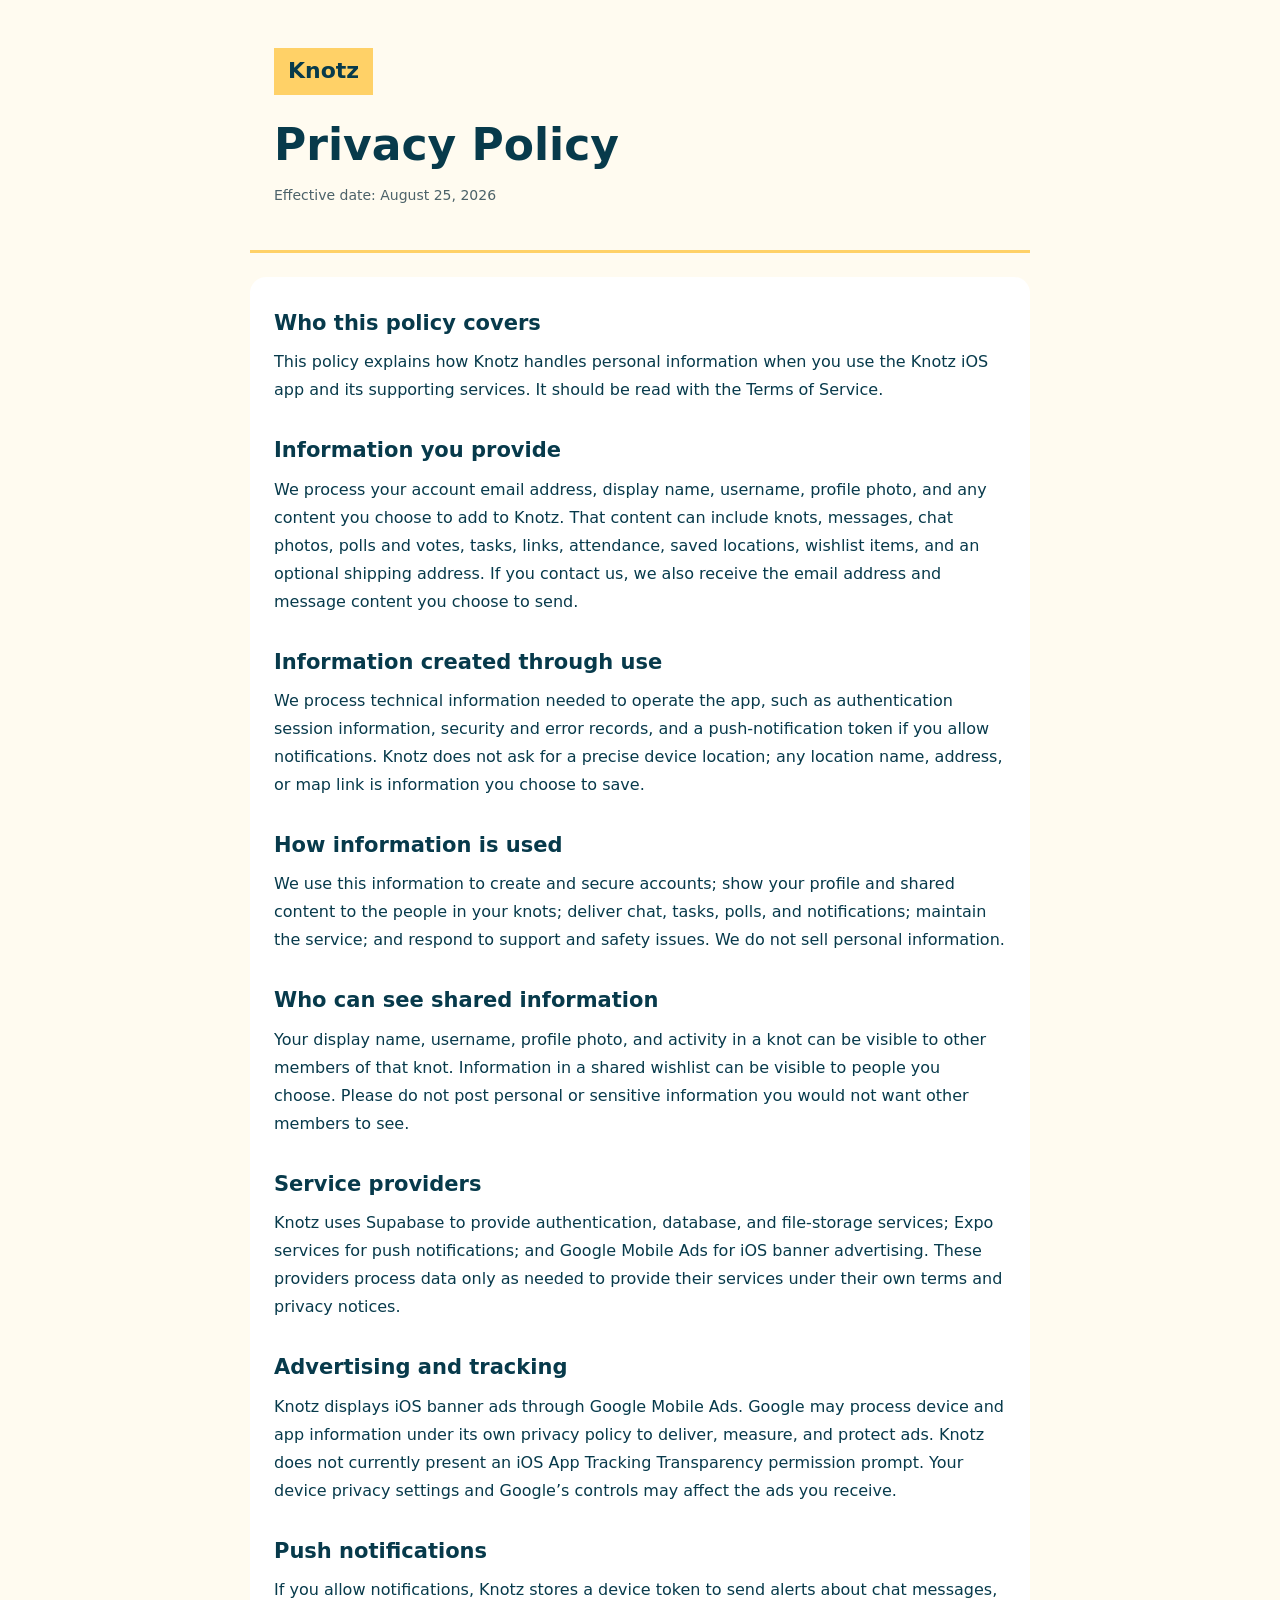
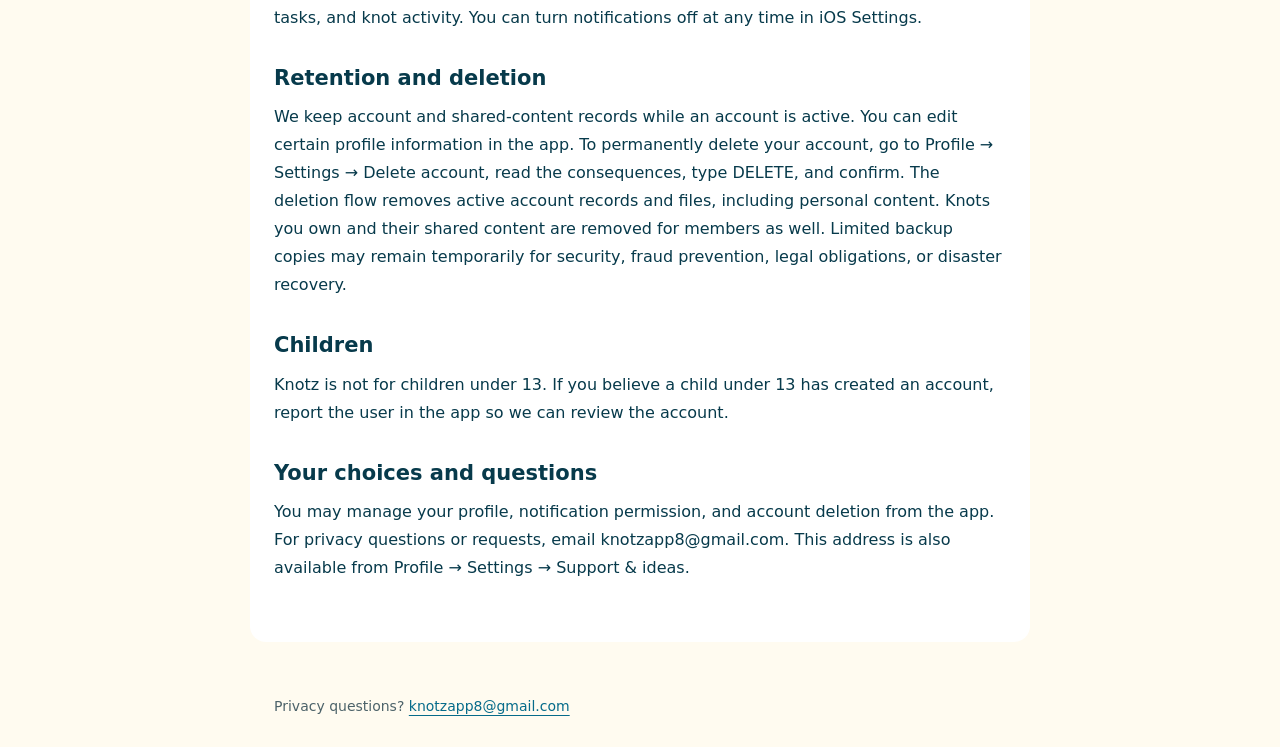
==== privacy.html @ 18e54b67 "Add public Knotz privacy.html" ====
<!doctype html>
<html lang="en">
<head>
<meta charset="utf-8">
<meta name="viewport" content="width=device-width, initial-scale=1">
<meta name="description" content="Knotz privacy policy: information, advertising, notifications, account deletion, and your choices.">
<meta name="color-scheme" content="light">
<title>Privacy Policy | Knotz</title>
<style>
*{box-sizing:border-box}body{margin:0;background:#fffbf0;color:#073a4b;font-family:system-ui,-apple-system,BlinkMacSystemFont,"Segoe UI",sans-serif;line-height:1.75}
header,main,footer{max-width:780px;margin:auto;padding:28px 24px}header{padding-top:48px;border-bottom:3px solid #ffd167}
.brand{display:inline-block;padding:4px 14px;background:#ffd167;color:#073a4b;font-size:22px;font-weight:850;text-decoration:none}
h1{font-size:clamp(30px,7vw,44px);line-height:1.2;margin:24px 0 12px}h2{font-size:21px;line-height:1.4;margin:0 0 10px}
section{margin:0 0 32px}p{margin:0 0 14px}.date,footer{color:#4c6269;font-size:14px}
main{background:#fff;margin-top:24px;margin-bottom:24px;border-radius:16px;padding-top:32px}
a{color:#066b8a;text-underline-offset:4px}a:focus-visible{outline:3px solid #108ab1;outline-offset:5px}
@media(max-width:600px){main{border-radius:0;margin-top:16px}header{padding-top:28px}}
@media print{body,main{background:white}header,main,footer{max-width:none}a{color:inherit}}
</style>
</head>
<body>
<header><a class="brand" href="./">Knotz</a><h1>Privacy Policy</h1><p class="date">Effective date: August 25, 2026</p></header>
<main><section><h2>Who this policy covers</h2><p>This policy explains how Knotz handles personal information when you use the Knotz iOS app and its supporting services. It should be read with the Terms of Service.</p></section>
<section><h2>Information you provide</h2><p>We process your account email address, display name, username, profile photo, and any content you choose to add to Knotz. That content can include knots, messages, chat photos, polls and votes, tasks, links, attendance, saved locations, wishlist items, and an optional shipping address. If you contact us, we also receive the email address and message content you choose to send.</p></section>
<section><h2>Information created through use</h2><p>We process technical information needed to operate the app, such as authentication session information, security and error records, and a push-notification token if you allow notifications. Knotz does not ask for a precise device location; any location name, address, or map link is information you choose to save.</p></section>
<section><h2>How information is used</h2><p>We use this information to create and secure accounts; show your profile and shared content to the people in your knots; deliver chat, tasks, polls, and notifications; maintain the service; and respond to support and safety issues. We do not sell personal information.</p></section>
<section><h2>Who can see shared information</h2><p>Your display name, username, profile photo, and activity in a knot can be visible to other members of that knot. Information in a shared wishlist can be visible to people you choose. Please do not post personal or sensitive information you would not want other members to see.</p></section>
<section><h2>Service providers</h2><p>Knotz uses Supabase to provide authentication, database, and file-storage services; Expo services for push notifications; and Google Mobile Ads for iOS banner advertising. These providers process data only as needed to provide their services under their own terms and privacy notices.</p></section>
<section><h2>Advertising and tracking</h2><p>Knotz displays iOS banner ads through Google Mobile Ads. Google may process device and app information under its own privacy policy to deliver, measure, and protect ads. Knotz does not currently present an iOS App Tracking Transparency permission prompt. Your device privacy settings and Google’s controls may affect the ads you receive.</p></section>
<section><h2>Push notifications</h2><p>If you allow notifications, Knotz stores a device token to send alerts about chat messages, tasks, and knot activity. You can turn notifications off at any time in iOS Settings.</p></section>
<section><h2>Retention and deletion</h2><p>We keep account and shared-content records while an account is active. You can edit certain profile information in the app. To permanently delete your account, go to Profile → Settings → Delete account, read the consequences, type DELETE, and confirm. The deletion flow removes active account records and files, including personal content. Knots you own and their shared content are removed for members as well. Limited backup copies may remain temporarily for security, fraud prevention, legal obligations, or disaster recovery.</p></section>
<section><h2>Children</h2><p>Knotz is not for children under 13. If you believe a child under 13 has created an account, report the user in the app so we can review the account.</p></section>
<section><h2>Your choices and questions</h2><p>You may manage your profile, notification permission, and account deletion from the app. For privacy questions or requests, email knotzapp8@gmail.com. This address is also available from Profile → Settings → Support &amp; ideas.</p></section></main>
<footer>Privacy questions? <a href="mailto:knotzapp8@gmail.com">knotzapp8@gmail.com</a></footer>
</body>
</html>
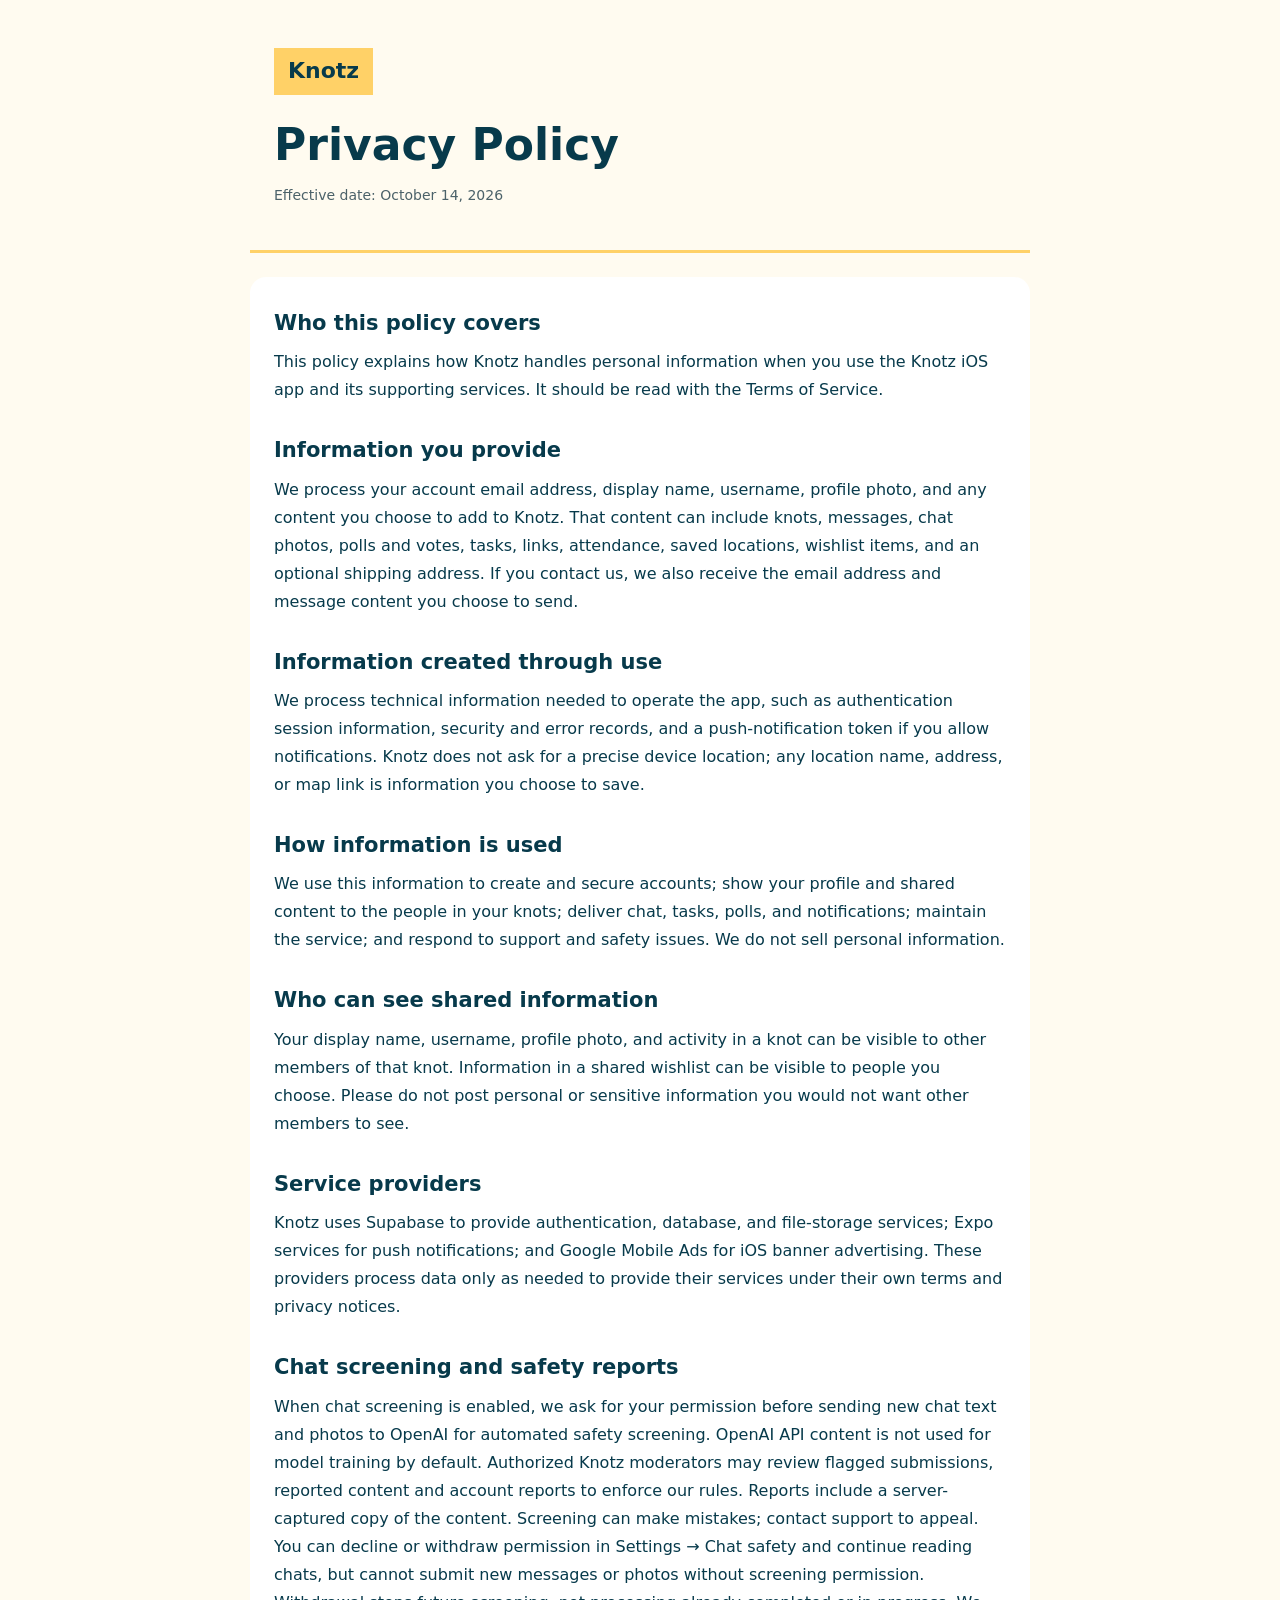
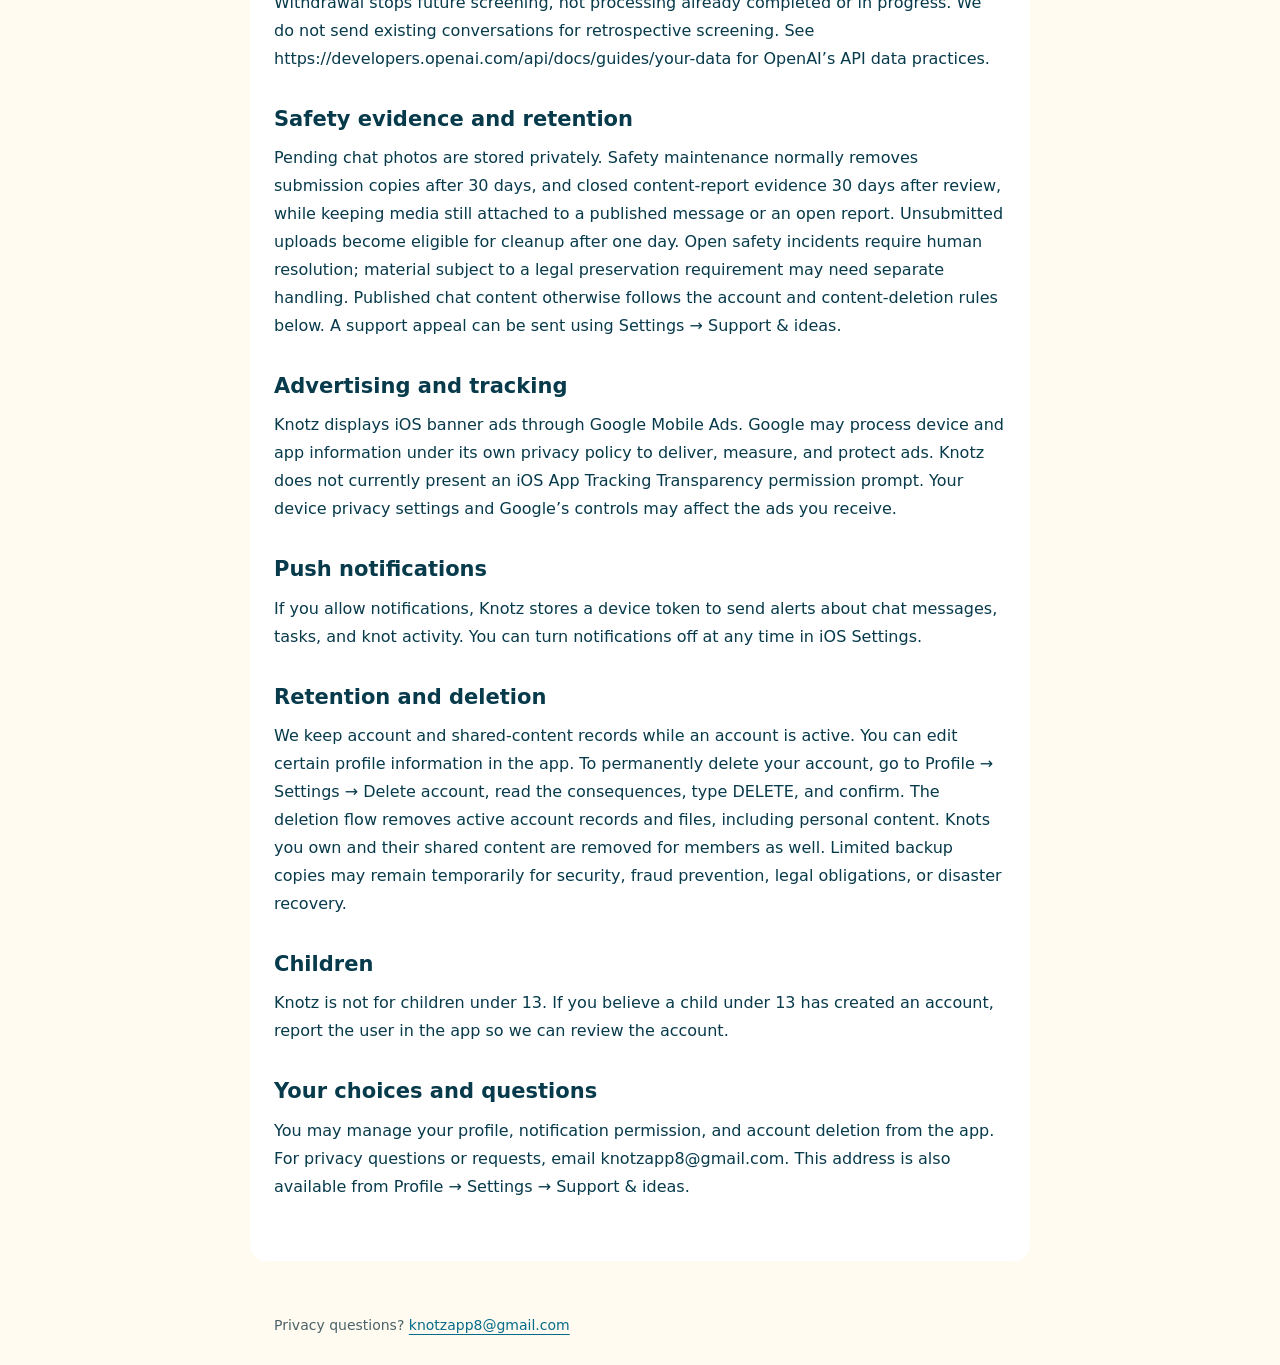
==== commit 5265bd80: "Update privacy policy for chat screening" ====
--- a/privacy.html
+++ b/privacy.html
@@ -19,18 +19,61 @@
 </style>
 </head>
 <body>
-<header><a class="brand" href="./">Knotz</a><h1>Privacy Policy</h1><p class="date">Effective date: August 25, 2026</p></header>
-<main><section><h2>Who this policy covers</h2><p>This policy explains how Knotz handles personal information when you use the Knotz iOS app and its supporting services. It should be read with the Terms of Service.</p></section>
-<section><h2>Information you provide</h2><p>We process your account email address, display name, username, profile photo, and any content you choose to add to Knotz. That content can include knots, messages, chat photos, polls and votes, tasks, links, attendance, saved locations, wishlist items, and an optional shipping address. If you contact us, we also receive the email address and message content you choose to send.</p></section>
-<section><h2>Information created through use</h2><p>We process technical information needed to operate the app, such as authentication session information, security and error records, and a push-notification token if you allow notifications. Knotz does not ask for a precise device location; any location name, address, or map link is information you choose to save.</p></section>
-<section><h2>How information is used</h2><p>We use this information to create and secure accounts; show your profile and shared content to the people in your knots; deliver chat, tasks, polls, and notifications; maintain the service; and respond to support and safety issues. We do not sell personal information.</p></section>
-<section><h2>Who can see shared information</h2><p>Your display name, username, profile photo, and activity in a knot can be visible to other members of that knot. Information in a shared wishlist can be visible to people you choose. Please do not post personal or sensitive information you would not want other members to see.</p></section>
-<section><h2>Service providers</h2><p>Knotz uses Supabase to provide authentication, database, and file-storage services; Expo services for push notifications; and Google Mobile Ads for iOS banner advertising. These providers process data only as needed to provide their services under their own terms and privacy notices.</p></section>
-<section><h2>Advertising and tracking</h2><p>Knotz displays iOS banner ads through Google Mobile Ads. Google may process device and app information under its own privacy policy to deliver, measure, and protect ads. Knotz does not currently present an iOS App Tracking Transparency permission prompt. Your device privacy settings and Google’s controls may affect the ads you receive.</p></section>
-<section><h2>Push notifications</h2><p>If you allow notifications, Knotz stores a device token to send alerts about chat messages, tasks, and knot activity. You can turn notifications off at any time in iOS Settings.</p></section>
-<section><h2>Retention and deletion</h2><p>We keep account and shared-content records while an account is active. You can edit certain profile information in the app. To permanently delete your account, go to Profile → Settings → Delete account, read the consequences, type DELETE, and confirm. The deletion flow removes active account records and files, including personal content. Knots you own and their shared content are removed for members as well. Limited backup copies may remain temporarily for security, fraud prevention, legal obligations, or disaster recovery.</p></section>
-<section><h2>Children</h2><p>Knotz is not for children under 13. If you believe a child under 13 has created an account, report the user in the app so we can review the account.</p></section>
-<section><h2>Your choices and questions</h2><p>You may manage your profile, notification permission, and account deletion from the app. For privacy questions or requests, email knotzapp8@gmail.com. This address is also available from Profile → Settings → Support &amp; ideas.</p></section></main>
+<header><a class="brand" href="./">Knotz</a><h1>Privacy Policy</h1><p class="date">Effective date: October 14, 2026</p></header>
+<main>
+<section>
+<h2>Who this policy covers</h2>
+<p>This policy explains how Knotz handles personal information when you use the Knotz iOS app and its supporting services. It should be read with the Terms of Service.</p>
+</section>
+<section>
+<h2>Information you provide</h2>
+<p>We process your account email address, display name, username, profile photo, and any content you choose to add to Knotz. That content can include knots, messages, chat photos, polls and votes, tasks, links, attendance, saved locations, wishlist items, and an optional shipping address. If you contact us, we also receive the email address and message content you choose to send.</p>
+</section>
+<section>
+<h2>Information created through use</h2>
+<p>We process technical information needed to operate the app, such as authentication session information, security and error records, and a push-notification token if you allow notifications. Knotz does not ask for a precise device location; any location name, address, or map link is information you choose to save.</p>
+</section>
+<section>
+<h2>How information is used</h2>
+<p>We use this information to create and secure accounts; show your profile and shared content to the people in your knots; deliver chat, tasks, polls, and notifications; maintain the service; and respond to support and safety issues. We do not sell personal information.</p>
+</section>
+<section>
+<h2>Who can see shared information</h2>
+<p>Your display name, username, profile photo, and activity in a knot can be visible to other members of that knot. Information in a shared wishlist can be visible to people you choose. Please do not post personal or sensitive information you would not want other members to see.</p>
+</section>
+<section>
+<h2>Service providers</h2>
+<p>Knotz uses Supabase to provide authentication, database, and file-storage services; Expo services for push notifications; and Google Mobile Ads for iOS banner advertising. These providers process data only as needed to provide their services under their own terms and privacy notices.</p>
+</section>
+<section>
+<h2>Chat screening and safety reports</h2>
+<p>When chat screening is enabled, we ask for your permission before sending new chat text and photos to OpenAI for automated safety screening. OpenAI API content is not used for model training by default. Authorized Knotz moderators may review flagged submissions, reported content and account reports to enforce our rules. Reports include a server-captured copy of the content. Screening can make mistakes; contact support to appeal. You can decline or withdraw permission in Settings → Chat safety and continue reading chats, but cannot submit new messages or photos without screening permission. Withdrawal stops future screening, not processing already completed or in progress. We do not send existing conversations for retrospective screening. See https://developers.openai.com/api/docs/guides/your-data for OpenAI’s API data practices.</p>
+</section>
+<section>
+<h2>Safety evidence and retention</h2>
+<p>Pending chat photos are stored privately. Safety maintenance normally removes submission copies after 30 days, and closed content-report evidence 30 days after review, while keeping media still attached to a published message or an open report. Unsubmitted uploads become eligible for cleanup after one day. Open safety incidents require human resolution; material subject to a legal preservation requirement may need separate handling. Published chat content otherwise follows the account and content-deletion rules below. A support appeal can be sent using Settings → Support &amp; ideas.</p>
+</section>
+<section>
+<h2>Advertising and tracking</h2>
+<p>Knotz displays iOS banner ads through Google Mobile Ads. Google may process device and app information under its own privacy policy to deliver, measure, and protect ads. Knotz does not currently present an iOS App Tracking Transparency permission prompt. Your device privacy settings and Google’s controls may affect the ads you receive.</p>
+</section>
+<section>
+<h2>Push notifications</h2>
+<p>If you allow notifications, Knotz stores a device token to send alerts about chat messages, tasks, and knot activity. You can turn notifications off at any time in iOS Settings.</p>
+</section>
+<section>
+<h2>Retention and deletion</h2>
+<p>We keep account and shared-content records while an account is active. You can edit certain profile information in the app. To permanently delete your account, go to Profile → Settings → Delete account, read the consequences, type DELETE, and confirm. The deletion flow removes active account records and files, including personal content. Knots you own and their shared content are removed for members as well. Limited backup copies may remain temporarily for security, fraud prevention, legal obligations, or disaster recovery.</p>
+</section>
+<section>
+<h2>Children</h2>
+<p>Knotz is not for children under 13. If you believe a child under 13 has created an account, report the user in the app so we can review the account.</p>
+</section>
+<section>
+<h2>Your choices and questions</h2>
+<p>You may manage your profile, notification permission, and account deletion from the app. For privacy questions or requests, email knotzapp8@gmail.com. This address is also available from Profile → Settings → Support &amp; ideas.</p>
+</section>
+</main>
 <footer>Privacy questions? <a href="mailto:knotzapp8@gmail.com">knotzapp8@gmail.com</a></footer>
 </body>
-</html>+</html>
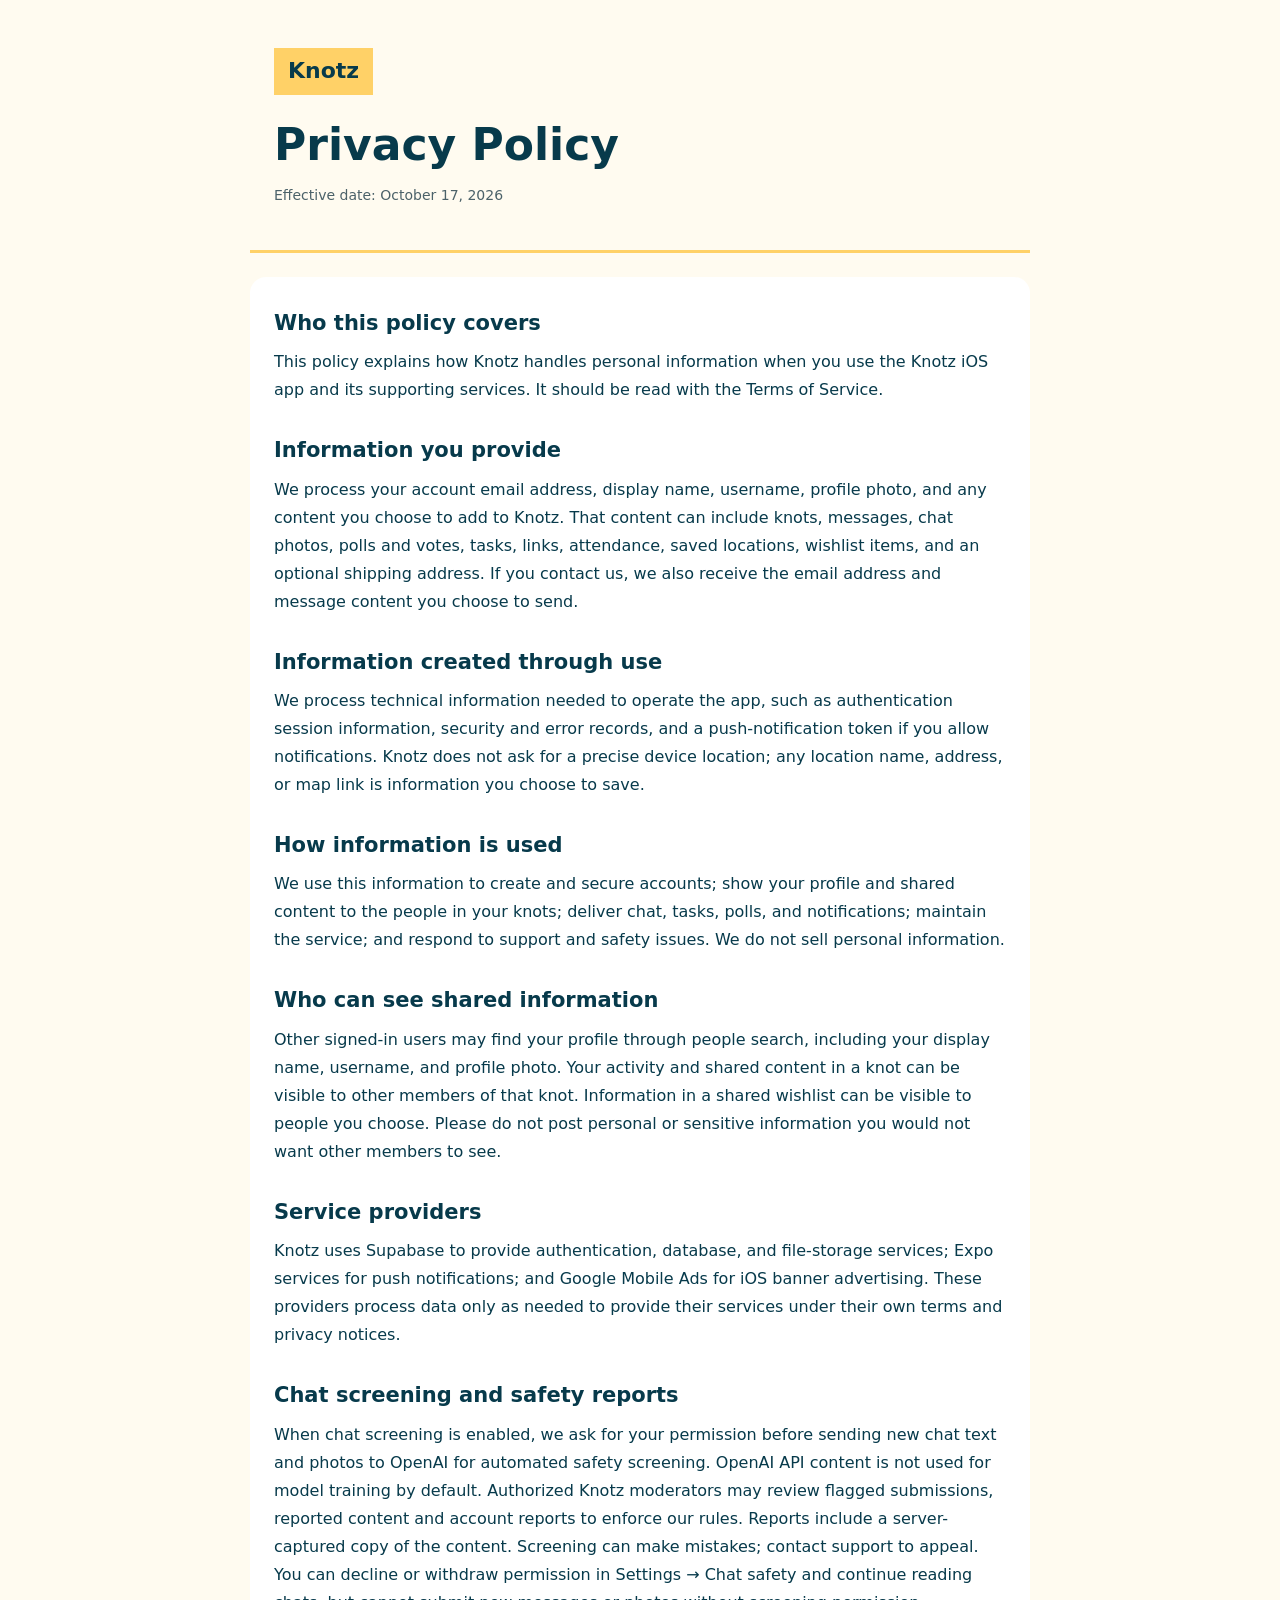
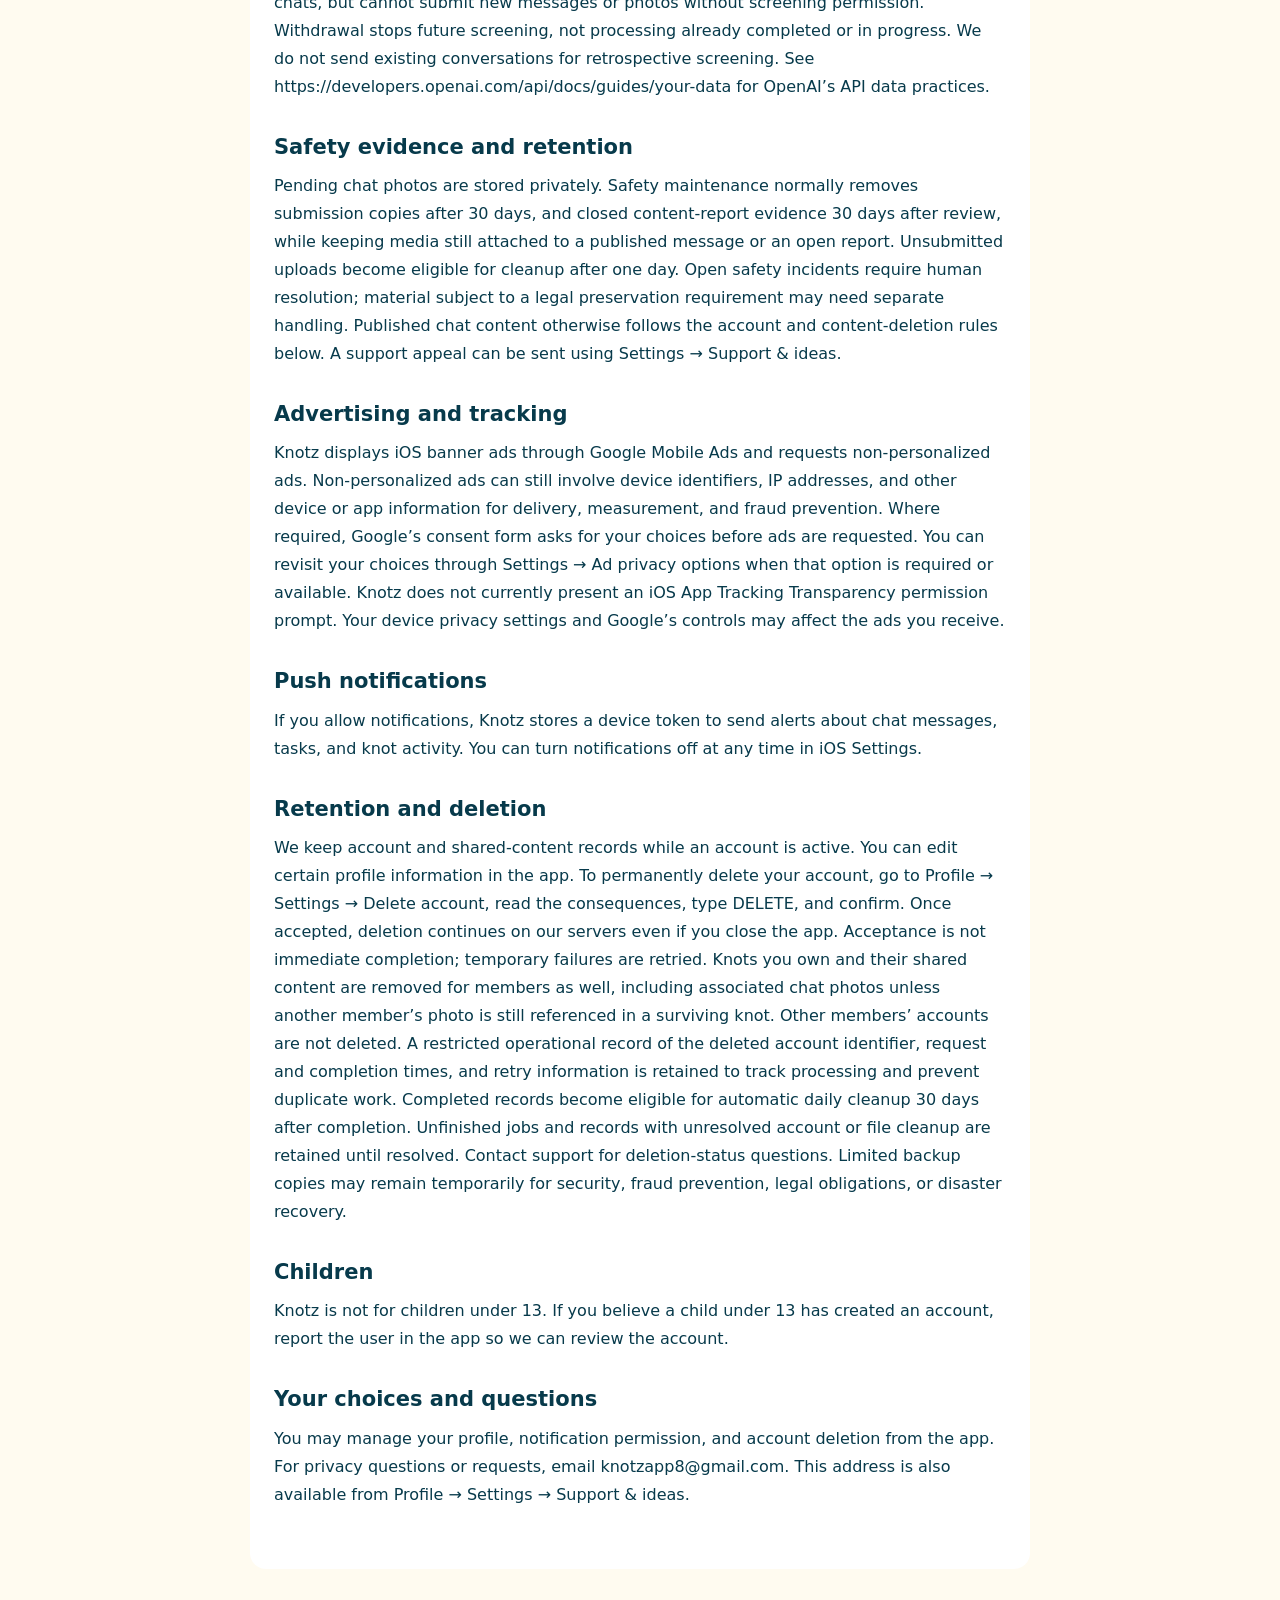
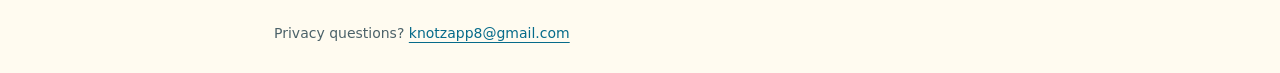
==== commit 8b256c6d: "Update privacy and deletion retention details. Updated effective date and revised various sections o" ====
--- a/privacy.html
+++ b/privacy.html
@@ -19,61 +19,82 @@
 </style>
 </head>
 <body>
-<header><a class="brand" href="./">Knotz</a><h1>Privacy Policy</h1><p class="date">Effective date: October 14, 2026</p></header>
+<header>
+<a class="brand" href="./">Knotz</a>
+<h1>Privacy Policy</h1>
+<p class="date">Effective date: October 17, 2026</p>
+</header>
+
 <main>
 <section>
 <h2>Who this policy covers</h2>
 <p>This policy explains how Knotz handles personal information when you use the Knotz iOS app and its supporting services. It should be read with the Terms of Service.</p>
 </section>
+
 <section>
 <h2>Information you provide</h2>
 <p>We process your account email address, display name, username, profile photo, and any content you choose to add to Knotz. That content can include knots, messages, chat photos, polls and votes, tasks, links, attendance, saved locations, wishlist items, and an optional shipping address. If you contact us, we also receive the email address and message content you choose to send.</p>
 </section>
+
 <section>
 <h2>Information created through use</h2>
 <p>We process technical information needed to operate the app, such as authentication session information, security and error records, and a push-notification token if you allow notifications. Knotz does not ask for a precise device location; any location name, address, or map link is information you choose to save.</p>
 </section>
+
 <section>
 <h2>How information is used</h2>
 <p>We use this information to create and secure accounts; show your profile and shared content to the people in your knots; deliver chat, tasks, polls, and notifications; maintain the service; and respond to support and safety issues. We do not sell personal information.</p>
 </section>
+
 <section>
 <h2>Who can see shared information</h2>
-<p>Your display name, username, profile photo, and activity in a knot can be visible to other members of that knot. Information in a shared wishlist can be visible to people you choose. Please do not post personal or sensitive information you would not want other members to see.</p>
+<p>Other signed-in users may find your profile through people search, including your display name, username, and profile photo. Your activity and shared content in a knot can be visible to other members of that knot. Information in a shared wishlist can be visible to people you choose. Please do not post personal or sensitive information you would not want other members to see.</p>
 </section>
+
 <section>
 <h2>Service providers</h2>
 <p>Knotz uses Supabase to provide authentication, database, and file-storage services; Expo services for push notifications; and Google Mobile Ads for iOS banner advertising. These providers process data only as needed to provide their services under their own terms and privacy notices.</p>
 </section>
+
 <section>
 <h2>Chat screening and safety reports</h2>
 <p>When chat screening is enabled, we ask for your permission before sending new chat text and photos to OpenAI for automated safety screening. OpenAI API content is not used for model training by default. Authorized Knotz moderators may review flagged submissions, reported content and account reports to enforce our rules. Reports include a server-captured copy of the content. Screening can make mistakes; contact support to appeal. You can decline or withdraw permission in Settings → Chat safety and continue reading chats, but cannot submit new messages or photos without screening permission. Withdrawal stops future screening, not processing already completed or in progress. We do not send existing conversations for retrospective screening. See https://developers.openai.com/api/docs/guides/your-data for OpenAI’s API data practices.</p>
 </section>
+
 <section>
 <h2>Safety evidence and retention</h2>
 <p>Pending chat photos are stored privately. Safety maintenance normally removes submission copies after 30 days, and closed content-report evidence 30 days after review, while keeping media still attached to a published message or an open report. Unsubmitted uploads become eligible for cleanup after one day. Open safety incidents require human resolution; material subject to a legal preservation requirement may need separate handling. Published chat content otherwise follows the account and content-deletion rules below. A support appeal can be sent using Settings → Support &amp; ideas.</p>
 </section>
+
 <section>
 <h2>Advertising and tracking</h2>
-<p>Knotz displays iOS banner ads through Google Mobile Ads. Google may process device and app information under its own privacy policy to deliver, measure, and protect ads. Knotz does not currently present an iOS App Tracking Transparency permission prompt. Your device privacy settings and Google’s controls may affect the ads you receive.</p>
+<p>Knotz displays iOS banner ads through Google Mobile Ads and requests non-personalized ads. Non-personalized ads can still involve device identifiers, IP addresses, and other device or app information for delivery, measurement, and fraud prevention. Where required, Google’s consent form asks for your choices before ads are requested. You can revisit your choices through Settings → Ad privacy options when that option is required or available. Knotz does not currently present an iOS App Tracking Transparency permission prompt. Your device privacy settings and Google’s controls may affect the ads you receive.</p>
 </section>
+
 <section>
 <h2>Push notifications</h2>
 <p>If you allow notifications, Knotz stores a device token to send alerts about chat messages, tasks, and knot activity. You can turn notifications off at any time in iOS Settings.</p>
 </section>
+
 <section>
 <h2>Retention and deletion</h2>
-<p>We keep account and shared-content records while an account is active. You can edit certain profile information in the app. To permanently delete your account, go to Profile → Settings → Delete account, read the consequences, type DELETE, and confirm. The deletion flow removes active account records and files, including personal content. Knots you own and their shared content are removed for members as well. Limited backup copies may remain temporarily for security, fraud prevention, legal obligations, or disaster recovery.</p>
+<p>We keep account and shared-content records while an account is active. You can edit certain profile information in the app. To permanently delete your account, go to Profile → Settings → Delete account, read the consequences, type DELETE, and confirm. Once accepted, deletion continues on our servers even if you close the app. Acceptance is not immediate completion; temporary failures are retried. Knots you own and their shared content are removed for members as well, including associated chat photos unless another member’s photo is still referenced in a surviving knot. Other members’ accounts are not deleted. A restricted operational record of the deleted account identifier, request and completion times, and retry information is retained to track processing and prevent duplicate work. Completed records become eligible for automatic daily cleanup 30 days after completion. Unfinished jobs and records with unresolved account or file cleanup are retained until resolved. Contact support for deletion-status questions. Limited backup copies may remain temporarily for security, fraud prevention, legal obligations, or disaster recovery.</p>
 </section>
+
 <section>
 <h2>Children</h2>
 <p>Knotz is not for children under 13. If you believe a child under 13 has created an account, report the user in the app so we can review the account.</p>
 </section>
+
 <section>
 <h2>Your choices and questions</h2>
 <p>You may manage your profile, notification permission, and account deletion from the app. For privacy questions or requests, email knotzapp8@gmail.com. This address is also available from Profile → Settings → Support &amp; ideas.</p>
 </section>
 </main>
-<footer>Privacy questions? <a href="mailto:knotzapp8@gmail.com">knotzapp8@gmail.com</a></footer>
+
+<footer>
+Privacy questions?
+<a href="mailto:knotzapp8@gmail.com">knotzapp8@gmail.com</a>
+</footer>
 </body>
 </html>
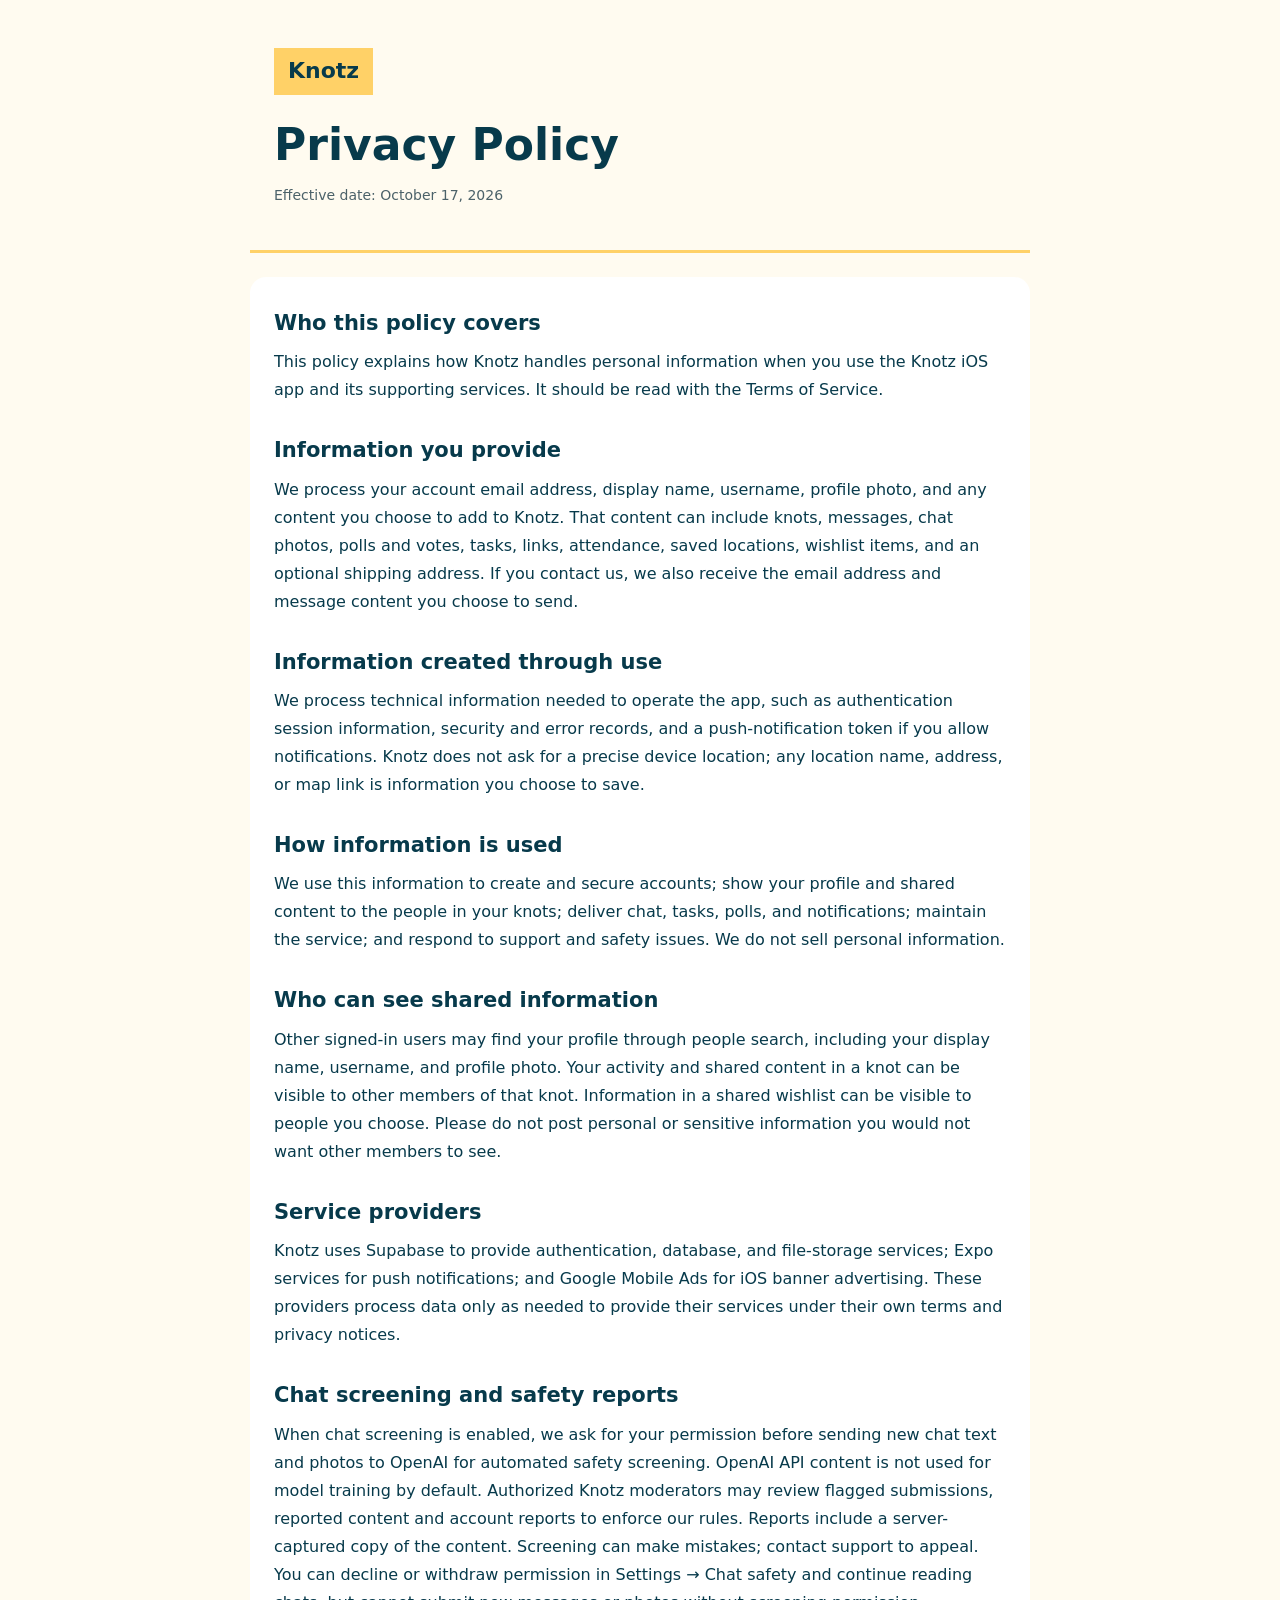
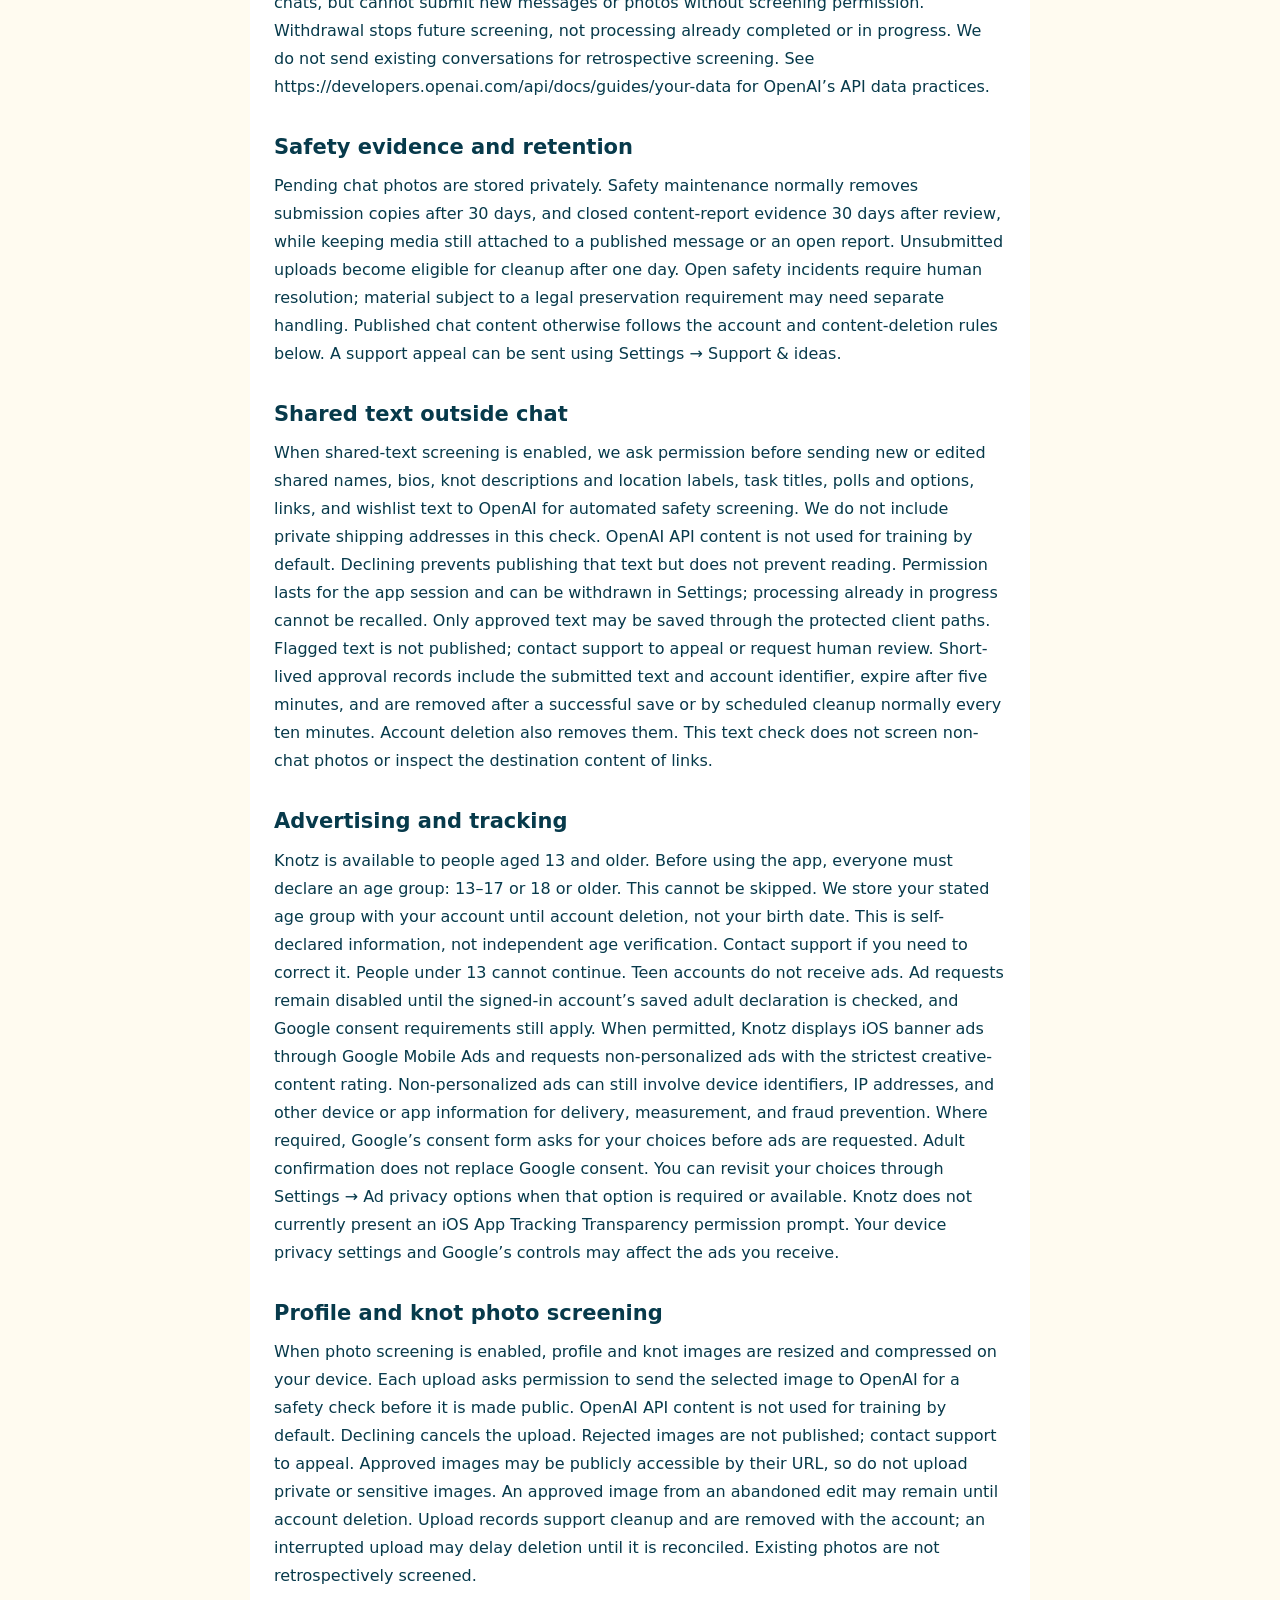
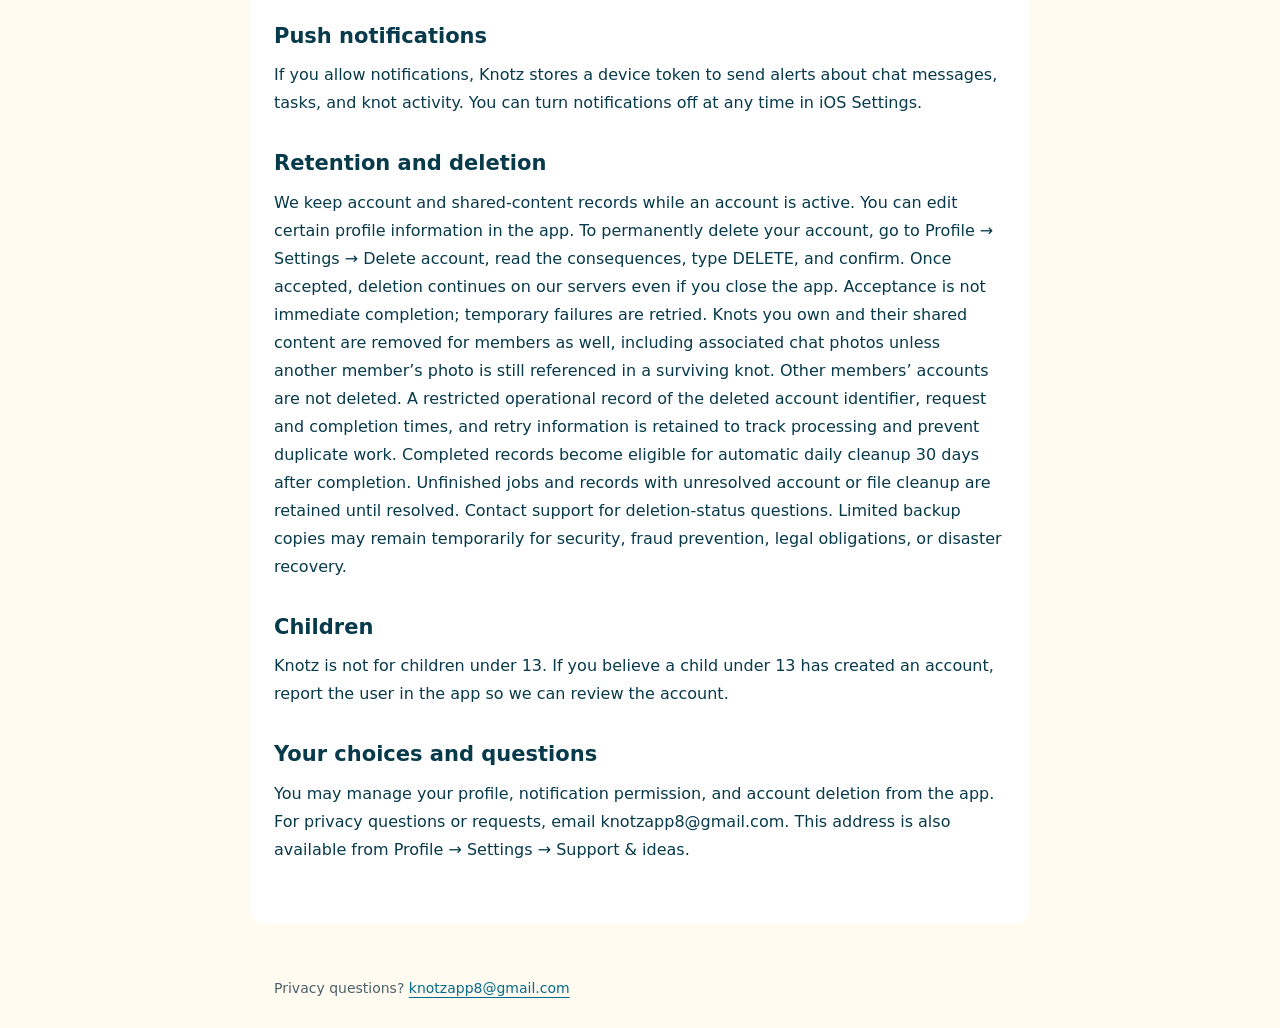
==== commit 98cf5b82: "Add files via upload" ====
--- a/privacy.html
+++ b/privacy.html
@@ -19,82 +19,22 @@
 </style>
 </head>
 <body>
-<header>
-<a class="brand" href="./">Knotz</a>
-<h1>Privacy Policy</h1>
-<p class="date">Effective date: October 17, 2026</p>
-</header>
-
-<main>
-<section>
-<h2>Who this policy covers</h2>
-<p>This policy explains how Knotz handles personal information when you use the Knotz iOS app and its supporting services. It should be read with the Terms of Service.</p>
-</section>
-
-<section>
-<h2>Information you provide</h2>
-<p>We process your account email address, display name, username, profile photo, and any content you choose to add to Knotz. That content can include knots, messages, chat photos, polls and votes, tasks, links, attendance, saved locations, wishlist items, and an optional shipping address. If you contact us, we also receive the email address and message content you choose to send.</p>
-</section>
-
-<section>
-<h2>Information created through use</h2>
-<p>We process technical information needed to operate the app, such as authentication session information, security and error records, and a push-notification token if you allow notifications. Knotz does not ask for a precise device location; any location name, address, or map link is information you choose to save.</p>
-</section>
-
-<section>
-<h2>How information is used</h2>
-<p>We use this information to create and secure accounts; show your profile and shared content to the people in your knots; deliver chat, tasks, polls, and notifications; maintain the service; and respond to support and safety issues. We do not sell personal information.</p>
-</section>
-
-<section>
-<h2>Who can see shared information</h2>
-<p>Other signed-in users may find your profile through people search, including your display name, username, and profile photo. Your activity and shared content in a knot can be visible to other members of that knot. Information in a shared wishlist can be visible to people you choose. Please do not post personal or sensitive information you would not want other members to see.</p>
-</section>
-
-<section>
-<h2>Service providers</h2>
-<p>Knotz uses Supabase to provide authentication, database, and file-storage services; Expo services for push notifications; and Google Mobile Ads for iOS banner advertising. These providers process data only as needed to provide their services under their own terms and privacy notices.</p>
-</section>
-
-<section>
-<h2>Chat screening and safety reports</h2>
-<p>When chat screening is enabled, we ask for your permission before sending new chat text and photos to OpenAI for automated safety screening. OpenAI API content is not used for model training by default. Authorized Knotz moderators may review flagged submissions, reported content and account reports to enforce our rules. Reports include a server-captured copy of the content. Screening can make mistakes; contact support to appeal. You can decline or withdraw permission in Settings → Chat safety and continue reading chats, but cannot submit new messages or photos without screening permission. Withdrawal stops future screening, not processing already completed or in progress. We do not send existing conversations for retrospective screening. See https://developers.openai.com/api/docs/guides/your-data for OpenAI’s API data practices.</p>
-</section>
-
-<section>
-<h2>Safety evidence and retention</h2>
-<p>Pending chat photos are stored privately. Safety maintenance normally removes submission copies after 30 days, and closed content-report evidence 30 days after review, while keeping media still attached to a published message or an open report. Unsubmitted uploads become eligible for cleanup after one day. Open safety incidents require human resolution; material subject to a legal preservation requirement may need separate handling. Published chat content otherwise follows the account and content-deletion rules below. A support appeal can be sent using Settings → Support &amp; ideas.</p>
-</section>
-
-<section>
-<h2>Advertising and tracking</h2>
-<p>Knotz displays iOS banner ads through Google Mobile Ads and requests non-personalized ads. Non-personalized ads can still involve device identifiers, IP addresses, and other device or app information for delivery, measurement, and fraud prevention. Where required, Google’s consent form asks for your choices before ads are requested. You can revisit your choices through Settings → Ad privacy options when that option is required or available. Knotz does not currently present an iOS App Tracking Transparency permission prompt. Your device privacy settings and Google’s controls may affect the ads you receive.</p>
-</section>
-
-<section>
-<h2>Push notifications</h2>
-<p>If you allow notifications, Knotz stores a device token to send alerts about chat messages, tasks, and knot activity. You can turn notifications off at any time in iOS Settings.</p>
-</section>
-
-<section>
-<h2>Retention and deletion</h2>
-<p>We keep account and shared-content records while an account is active. You can edit certain profile information in the app. To permanently delete your account, go to Profile → Settings → Delete account, read the consequences, type DELETE, and confirm. Once accepted, deletion continues on our servers even if you close the app. Acceptance is not immediate completion; temporary failures are retried. Knots you own and their shared content are removed for members as well, including associated chat photos unless another member’s photo is still referenced in a surviving knot. Other members’ accounts are not deleted. A restricted operational record of the deleted account identifier, request and completion times, and retry information is retained to track processing and prevent duplicate work. Completed records become eligible for automatic daily cleanup 30 days after completion. Unfinished jobs and records with unresolved account or file cleanup are retained until resolved. Contact support for deletion-status questions. Limited backup copies may remain temporarily for security, fraud prevention, legal obligations, or disaster recovery.</p>
-</section>
-
-<section>
-<h2>Children</h2>
-<p>Knotz is not for children under 13. If you believe a child under 13 has created an account, report the user in the app so we can review the account.</p>
-</section>
-
-<section>
-<h2>Your choices and questions</h2>
-<p>You may manage your profile, notification permission, and account deletion from the app. For privacy questions or requests, email knotzapp8@gmail.com. This address is also available from Profile → Settings → Support &amp; ideas.</p>
-</section>
-</main>
-
-<footer>
-Privacy questions?
-<a href="mailto:knotzapp8@gmail.com">knotzapp8@gmail.com</a>
-</footer>
+<header><a class="brand" href="./">Knotz</a><h1>Privacy Policy</h1><p class="date">Effective date: October 17, 2026</p></header>
+<main><section><h2>Who this policy covers</h2><p>This policy explains how Knotz handles personal information when you use the Knotz iOS app and its supporting services. It should be read with the Terms of Service.</p></section>
+<section><h2>Information you provide</h2><p>We process your account email address, display name, username, profile photo, and any content you choose to add to Knotz. That content can include knots, messages, chat photos, polls and votes, tasks, links, attendance, saved locations, wishlist items, and an optional shipping address. If you contact us, we also receive the email address and message content you choose to send.</p></section>
+<section><h2>Information created through use</h2><p>We process technical information needed to operate the app, such as authentication session information, security and error records, and a push-notification token if you allow notifications. Knotz does not ask for a precise device location; any location name, address, or map link is information you choose to save.</p></section>
+<section><h2>How information is used</h2><p>We use this information to create and secure accounts; show your profile and shared content to the people in your knots; deliver chat, tasks, polls, and notifications; maintain the service; and respond to support and safety issues. We do not sell personal information.</p></section>
+<section><h2>Who can see shared information</h2><p>Other signed-in users may find your profile through people search, including your display name, username, and profile photo. Your activity and shared content in a knot can be visible to other members of that knot. Information in a shared wishlist can be visible to people you choose. Please do not post personal or sensitive information you would not want other members to see.</p></section>
+<section><h2>Service providers</h2><p>Knotz uses Supabase to provide authentication, database, and file-storage services; Expo services for push notifications; and Google Mobile Ads for iOS banner advertising. These providers process data only as needed to provide their services under their own terms and privacy notices.</p></section>
+<section><h2>Chat screening and safety reports</h2><p>When chat screening is enabled, we ask for your permission before sending new chat text and photos to OpenAI for automated safety screening. OpenAI API content is not used for model training by default. Authorized Knotz moderators may review flagged submissions, reported content and account reports to enforce our rules. Reports include a server-captured copy of the content. Screening can make mistakes; contact support to appeal. You can decline or withdraw permission in Settings → Chat safety and continue reading chats, but cannot submit new messages or photos without screening permission. Withdrawal stops future screening, not processing already completed or in progress. We do not send existing conversations for retrospective screening. See https://developers.openai.com/api/docs/guides/your-data for OpenAI’s API data practices.</p></section>
+<section><h2>Safety evidence and retention</h2><p>Pending chat photos are stored privately. Safety maintenance normally removes submission copies after 30 days, and closed content-report evidence 30 days after review, while keeping media still attached to a published message or an open report. Unsubmitted uploads become eligible for cleanup after one day. Open safety incidents require human resolution; material subject to a legal preservation requirement may need separate handling. Published chat content otherwise follows the account and content-deletion rules below. A support appeal can be sent using Settings → Support &amp; ideas.</p></section>
+<section><h2>Shared text outside chat</h2><p>When shared-text screening is enabled, we ask permission before sending new or edited shared names, bios, knot descriptions and location labels, task titles, polls and options, links, and wishlist text to OpenAI for automated safety screening. We do not include private shipping addresses in this check. OpenAI API content is not used for training by default. Declining prevents publishing that text but does not prevent reading. Permission lasts for the app session and can be withdrawn in Settings; processing already in progress cannot be recalled. Only approved text may be saved through the protected client paths. Flagged text is not published; contact support to appeal or request human review. Short-lived approval records include the submitted text and account identifier, expire after five minutes, and are removed after a successful save or by scheduled cleanup normally every ten minutes. Account deletion also removes them. This text check does not screen non-chat photos or inspect the destination content of links.</p></section>
+<section><h2>Advertising and tracking</h2><p>Knotz is available to people aged 13 and older. Before using the app, everyone must declare an age group: 13–17 or 18 or older. This cannot be skipped. We store your stated age group with your account until account deletion, not your birth date. This is self-declared information, not independent age verification. Contact support if you need to correct it. People under 13 cannot continue. Teen accounts do not receive ads. Ad requests remain disabled until the signed-in account’s saved adult declaration is checked, and Google consent requirements still apply. When permitted, Knotz displays iOS banner ads through Google Mobile Ads and requests non-personalized ads with the strictest creative-content rating. Non-personalized ads can still involve device identifiers, IP addresses, and other device or app information for delivery, measurement, and fraud prevention. Where required, Google’s consent form asks for your choices before ads are requested. Adult confirmation does not replace Google consent. You can revisit your choices through Settings → Ad privacy options when that option is required or available. Knotz does not currently present an iOS App Tracking Transparency permission prompt. Your device privacy settings and Google’s controls may affect the ads you receive.</p></section>
+<section><h2>Profile and knot photo screening</h2><p>When photo screening is enabled, profile and knot images are resized and compressed on your device. Each upload asks permission to send the selected image to OpenAI for a safety check before it is made public. OpenAI API content is not used for training by default. Declining cancels the upload. Rejected images are not published; contact support to appeal. Approved images may be publicly accessible by their URL, so do not upload private or sensitive images. An approved image from an abandoned edit may remain until account deletion. Upload records support cleanup and are removed with the account; an interrupted upload may delay deletion until it is reconciled. Existing photos are not retrospectively screened.</p></section>
+<section><h2>Push notifications</h2><p>If you allow notifications, Knotz stores a device token to send alerts about chat messages, tasks, and knot activity. You can turn notifications off at any time in iOS Settings.</p></section>
+<section><h2>Retention and deletion</h2><p>We keep account and shared-content records while an account is active. You can edit certain profile information in the app. To permanently delete your account, go to Profile → Settings → Delete account, read the consequences, type DELETE, and confirm. Once accepted, deletion continues on our servers even if you close the app. Acceptance is not immediate completion; temporary failures are retried. Knots you own and their shared content are removed for members as well, including associated chat photos unless another member’s photo is still referenced in a surviving knot. Other members’ accounts are not deleted. A restricted operational record of the deleted account identifier, request and completion times, and retry information is retained to track processing and prevent duplicate work. Completed records become eligible for automatic daily cleanup 30 days after completion. Unfinished jobs and records with unresolved account or file cleanup are retained until resolved. Contact support for deletion-status questions. Limited backup copies may remain temporarily for security, fraud prevention, legal obligations, or disaster recovery.</p></section>
+<section><h2>Children</h2><p>Knotz is not for children under 13. If you believe a child under 13 has created an account, report the user in the app so we can review the account.</p></section>
+<section><h2>Your choices and questions</h2><p>You may manage your profile, notification permission, and account deletion from the app. For privacy questions or requests, email knotzapp8@gmail.com. This address is also available from Profile → Settings → Support &amp; ideas.</p></section></main>
+<footer>Privacy questions? <a href="mailto:knotzapp8@gmail.com">knotzapp8@gmail.com</a></footer>
 </body>
-</html>
+</html>
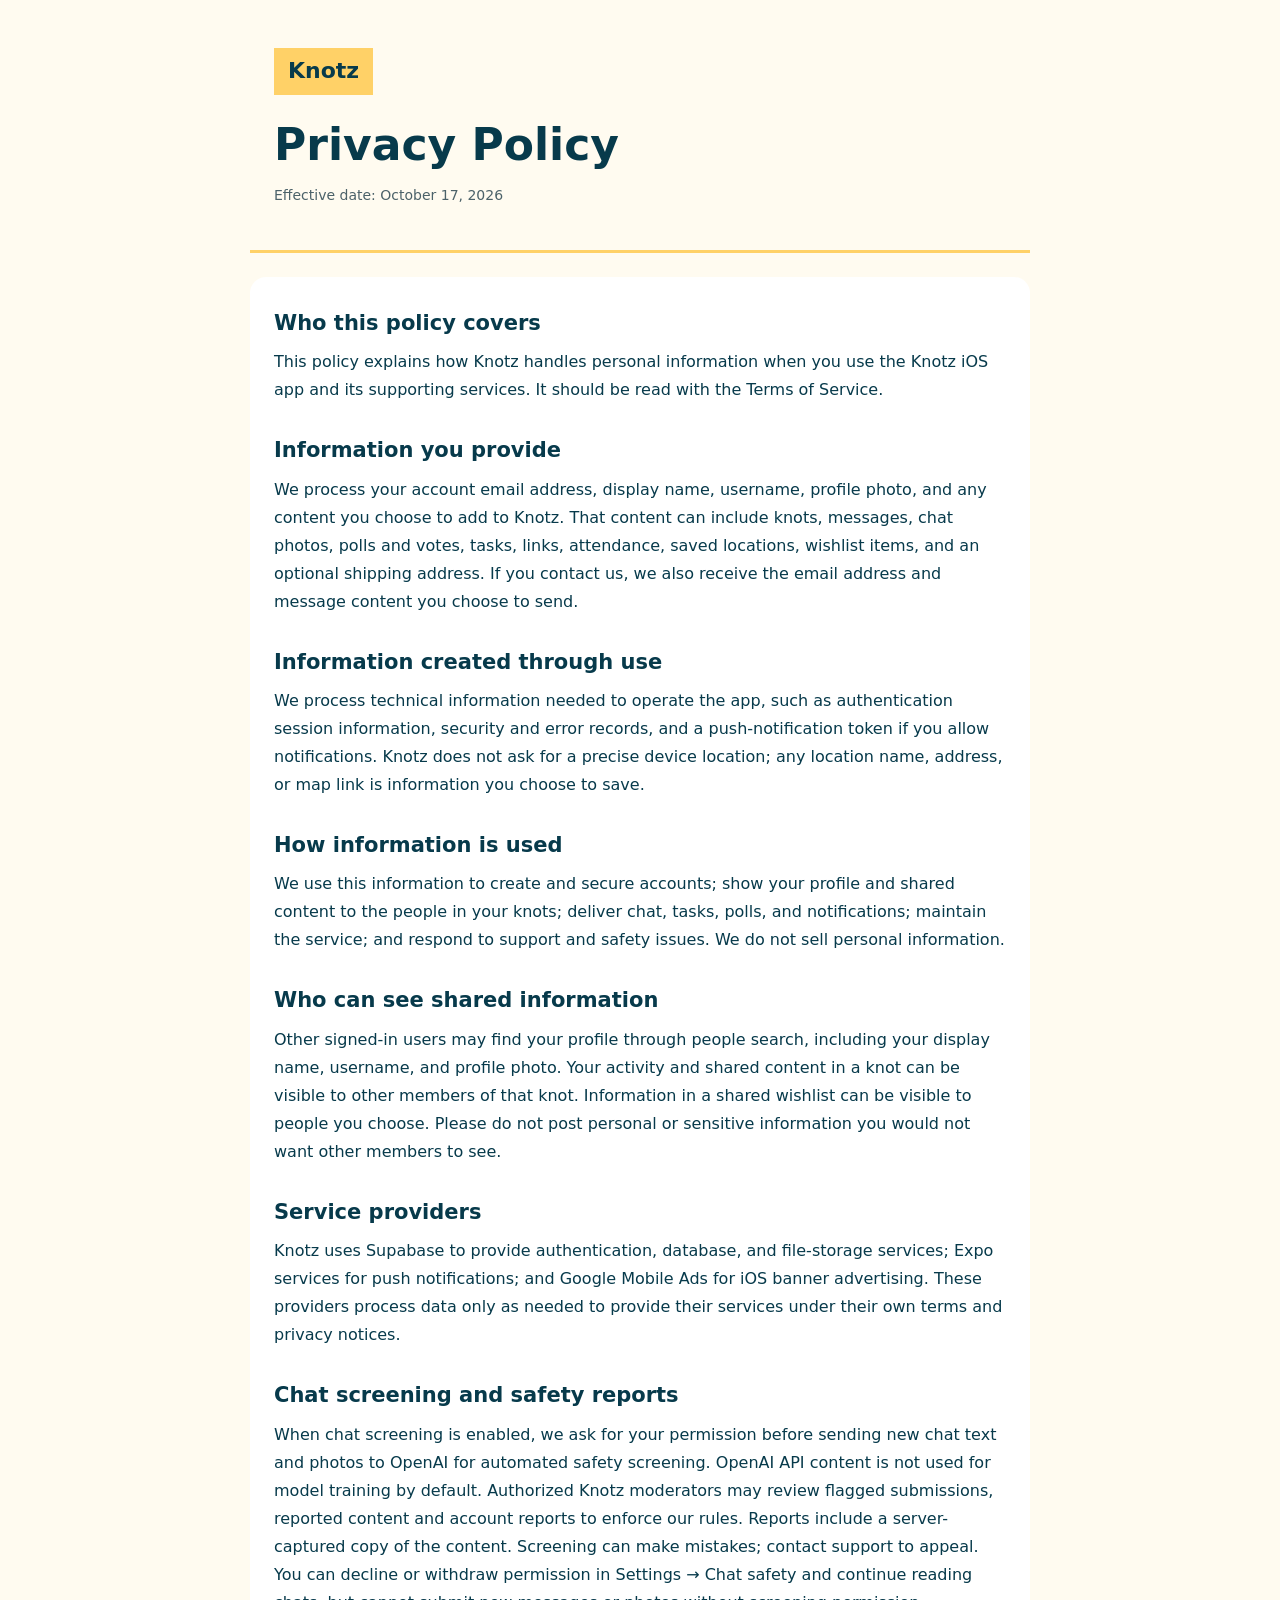
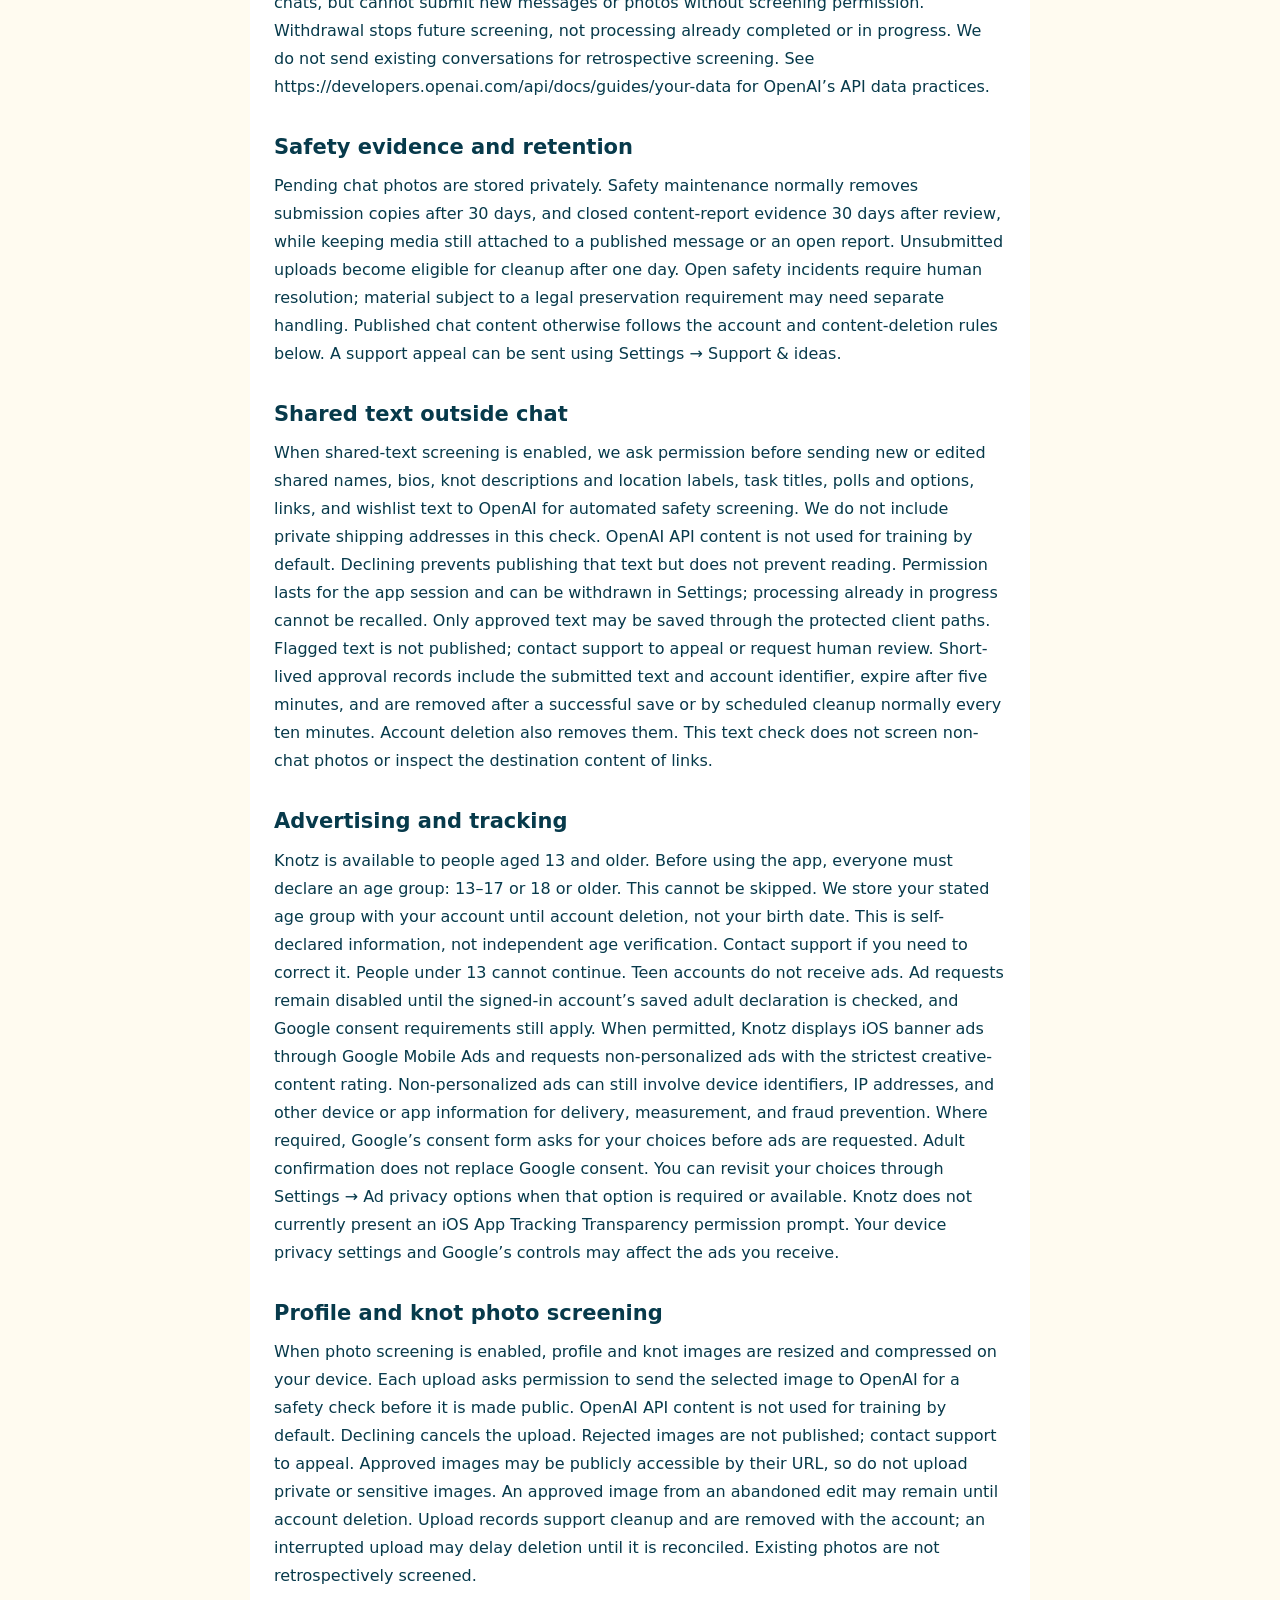
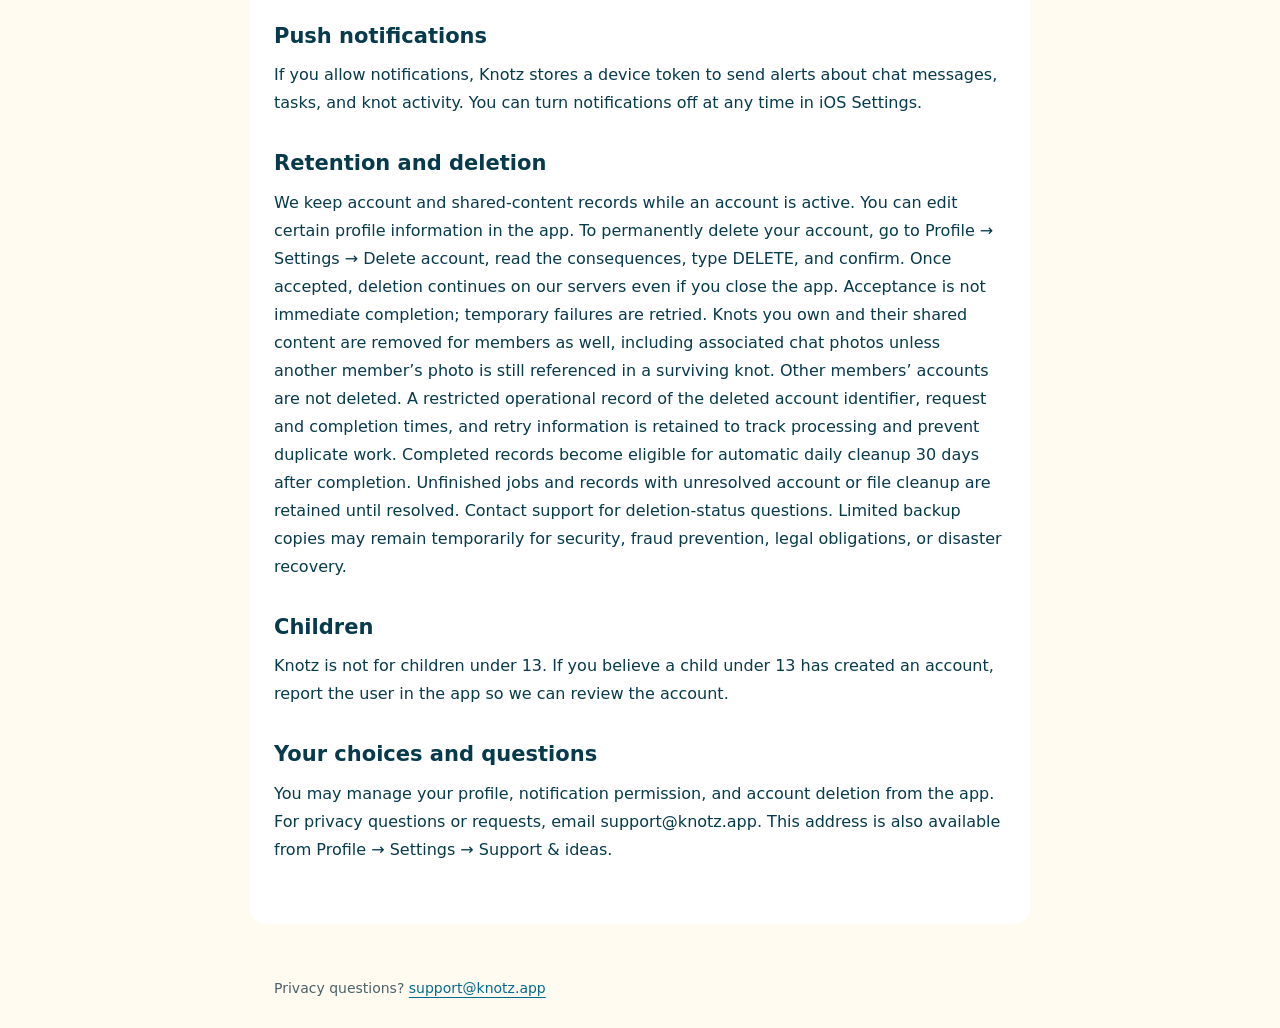
==== commit c6d2021a: "Update Knotz support email" ====
--- a/privacy.html
+++ b/privacy.html
@@ -34,7 +34,7 @@
 <section><h2>Push notifications</h2><p>If you allow notifications, Knotz stores a device token to send alerts about chat messages, tasks, and knot activity. You can turn notifications off at any time in iOS Settings.</p></section>
 <section><h2>Retention and deletion</h2><p>We keep account and shared-content records while an account is active. You can edit certain profile information in the app. To permanently delete your account, go to Profile → Settings → Delete account, read the consequences, type DELETE, and confirm. Once accepted, deletion continues on our servers even if you close the app. Acceptance is not immediate completion; temporary failures are retried. Knots you own and their shared content are removed for members as well, including associated chat photos unless another member’s photo is still referenced in a surviving knot. Other members’ accounts are not deleted. A restricted operational record of the deleted account identifier, request and completion times, and retry information is retained to track processing and prevent duplicate work. Completed records become eligible for automatic daily cleanup 30 days after completion. Unfinished jobs and records with unresolved account or file cleanup are retained until resolved. Contact support for deletion-status questions. Limited backup copies may remain temporarily for security, fraud prevention, legal obligations, or disaster recovery.</p></section>
 <section><h2>Children</h2><p>Knotz is not for children under 13. If you believe a child under 13 has created an account, report the user in the app so we can review the account.</p></section>
-<section><h2>Your choices and questions</h2><p>You may manage your profile, notification permission, and account deletion from the app. For privacy questions or requests, email knotzapp8@gmail.com. This address is also available from Profile → Settings → Support &amp; ideas.</p></section></main>
-<footer>Privacy questions? <a href="mailto:knotzapp8@gmail.com">knotzapp8@gmail.com</a></footer>
+<section><h2>Your choices and questions</h2><p>You may manage your profile, notification permission, and account deletion from the app. For privacy questions or requests, email support@knotz.app. This address is also available from Profile → Settings → Support &amp; ideas.</p></section></main>
+<footer>Privacy questions? <a href="mailto:support@knotz.app">support@knotz.app</a></footer>
 </body>
 </html>
